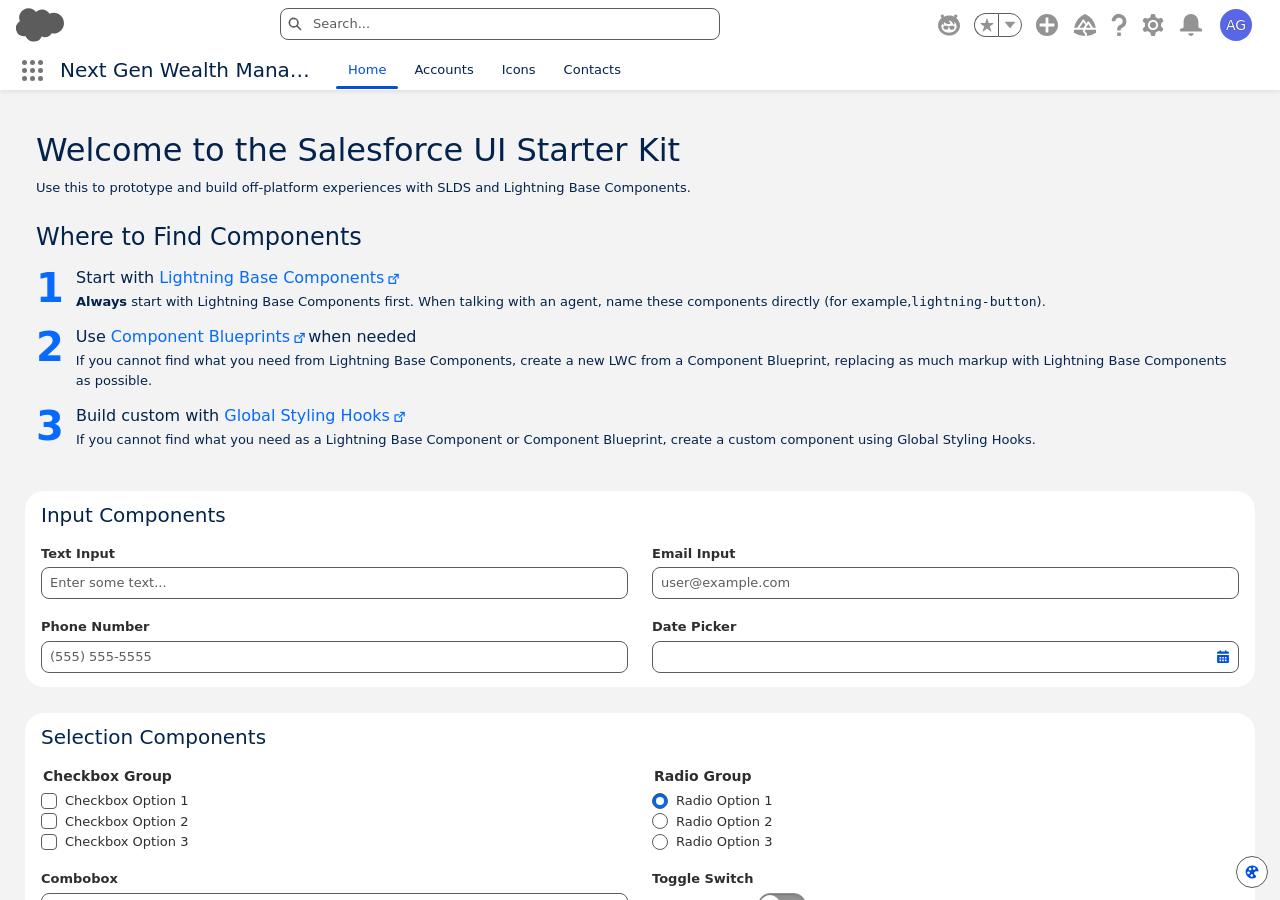
==== index.html @ 9b215656 "Deploy latest changes" ====
<!DOCTYPE html>
<html lang="en">
<head>
    <meta charset="UTF-8">
    <meta name="viewport" content="width=device-width, initial-scale=1, minimum-scale=1" />
    <title>Salesforce</title>
    <link rel="icon" href="./images/salesforce.svg" type="image/svg+xml">
    <link rel="icon" href="./favicon.ico" type="image/x-icon">
    <link rel="stylesheet" href="./loading.css">
  <script type="module" crossorigin src="./assets/index-BocekQLA.js"></script>
  <link rel="modulepreload" crossorigin href="./assets/preload-helper-PPVm8Dsz.js">
</head>
<body>
    <div id="app"></div>
    <div id="app-loading">Loading…</div>
</body>
</html>
---- loading.css ----
#app {
    opacity: 0;
}

#app.is-ready {
    opacity: 1;
}

#app-loading {
    display: none;
    position: fixed;
    inset: 0;
    place-items: center;
    font: 500 .875rem/1 system-ui, sans-serif;
    color: oklch(60% 0 0);
    animation: app-loading-fade-in .5s ease-in forwards;
}

#app:not(.is-ready) ~ #app-loading {
    display: grid;
}

@keyframes app-loading-fade-in {
    from { opacity: 0; }
    to { opacity: 1; }
}
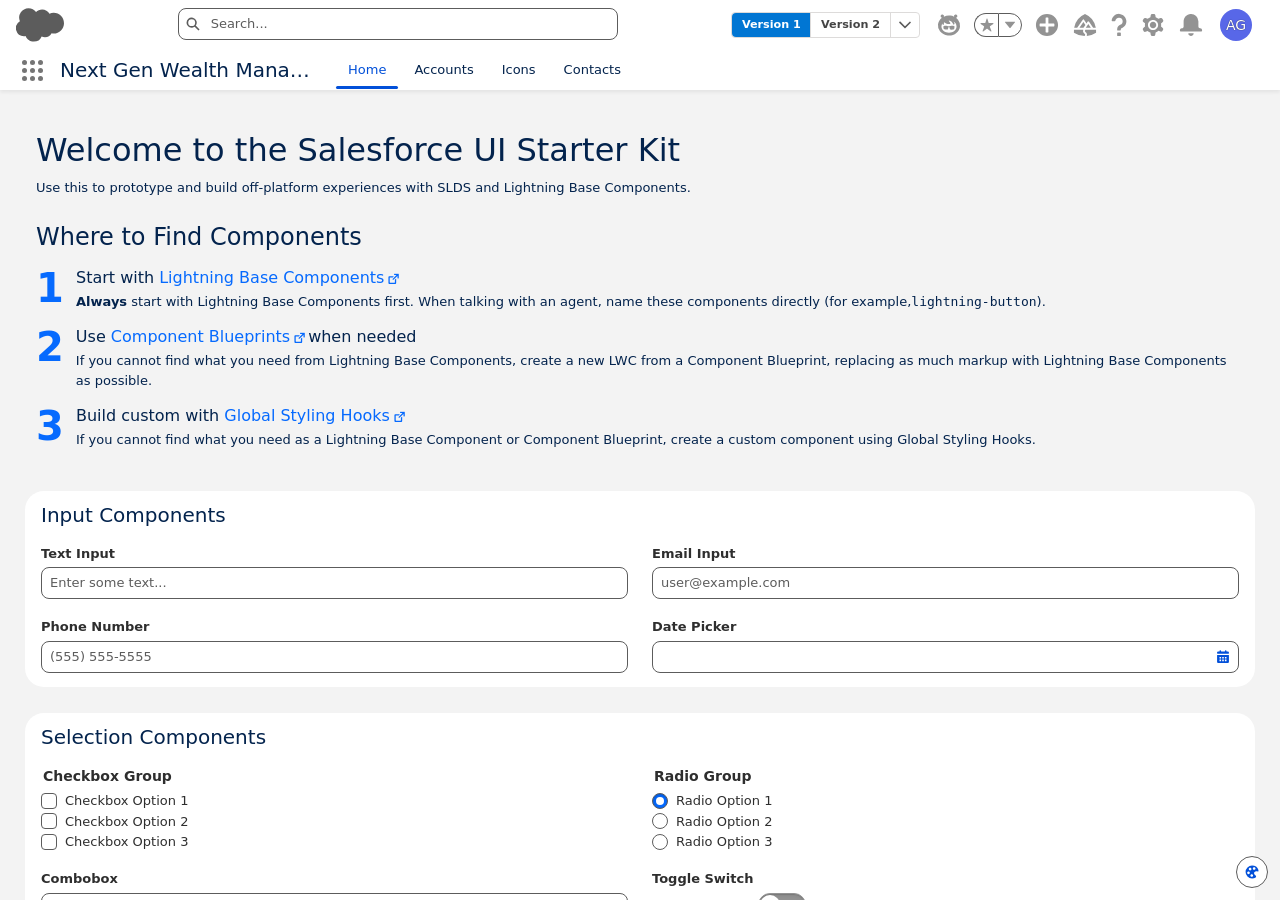
==== commit 175f4205: "Updates" ====
--- a/index.html
+++ b/index.html
@@ -7,7 +7,7 @@
     <link rel="icon" href="./images/salesforce.svg" type="image/svg+xml">
     <link rel="icon" href="./favicon.ico" type="image/x-icon">
     <link rel="stylesheet" href="./loading.css">
-  <script type="module" crossorigin src="./assets/index-BocekQLA.js"></script>
+  <script type="module" crossorigin src="./assets/index-BpG8UsaS.js"></script>
   <link rel="modulepreload" crossorigin href="./assets/preload-helper-PPVm8Dsz.js">
 </head>
 <body>
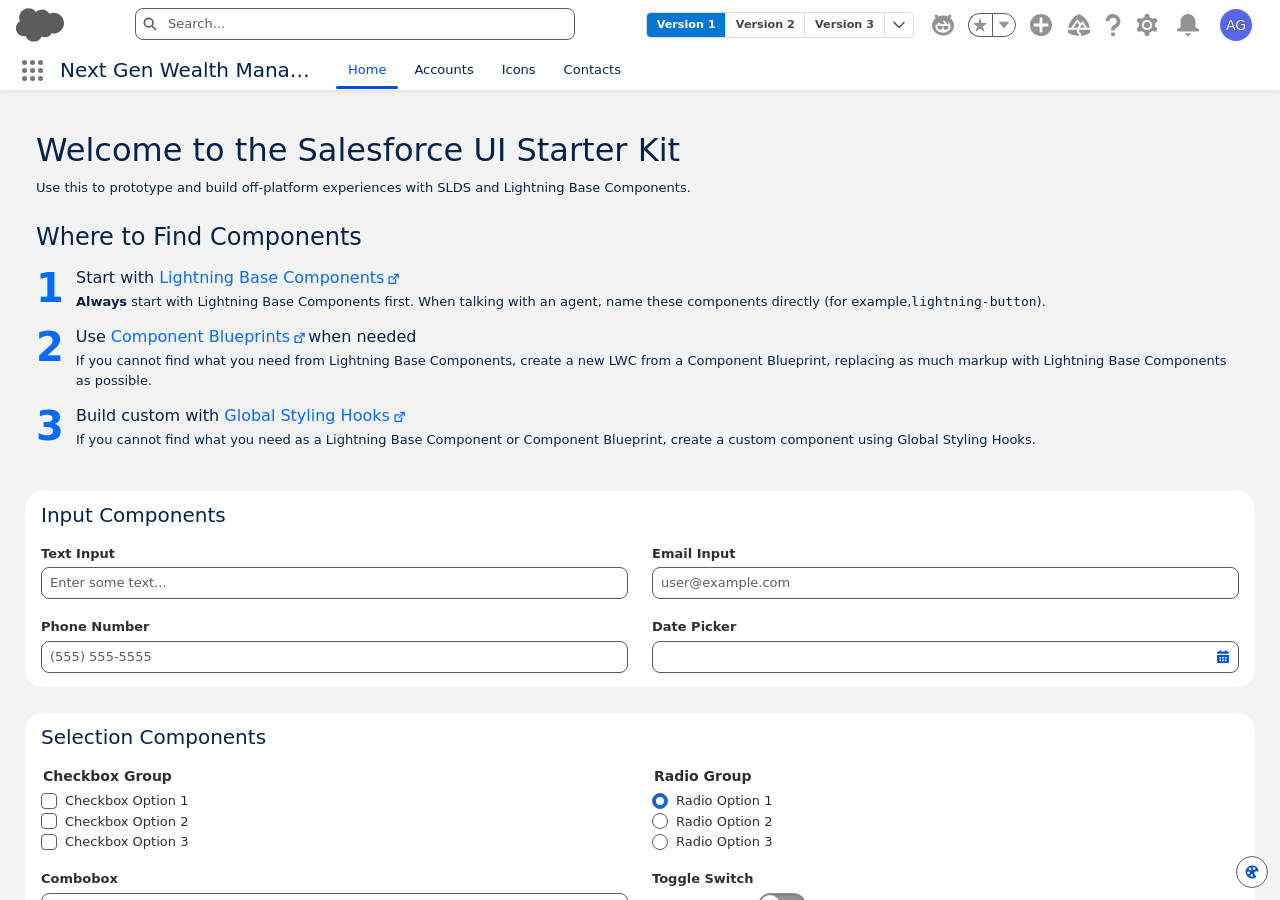
==== commit abf0afe9: "Updates" ====
--- a/index.html
+++ b/index.html
@@ -7,7 +7,7 @@
     <link rel="icon" href="./images/salesforce.svg" type="image/svg+xml">
     <link rel="icon" href="./favicon.ico" type="image/x-icon">
     <link rel="stylesheet" href="./loading.css">
-  <script type="module" crossorigin src="./assets/index-BpG8UsaS.js"></script>
+  <script type="module" crossorigin src="./assets/index-65kwqbEq.js"></script>
   <link rel="modulepreload" crossorigin href="./assets/preload-helper-PPVm8Dsz.js">
 </head>
 <body>
